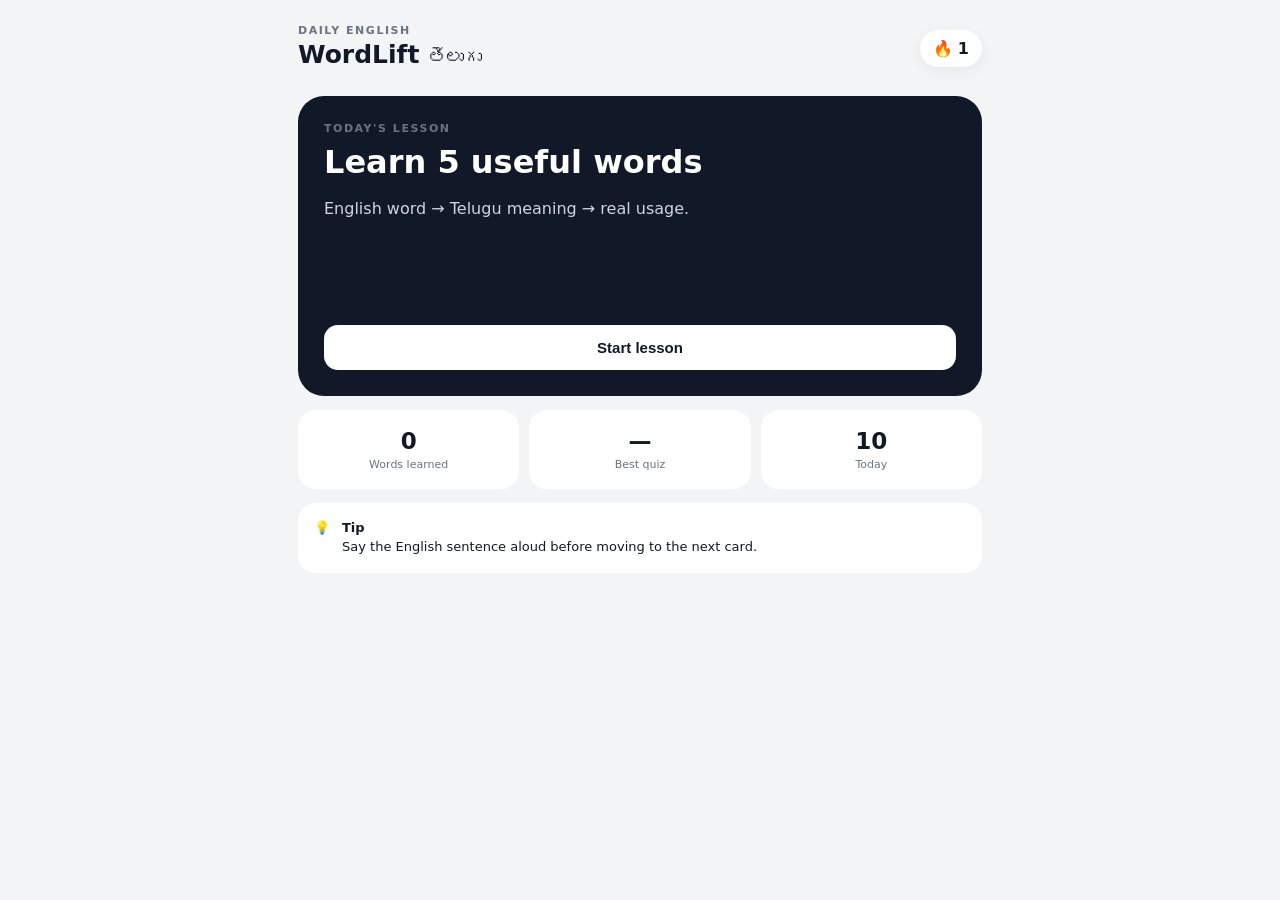
==== index.html @ d7f9b019 "first commit" ====
<!doctype html>
<html lang="en">
<head>
  <meta charset="utf-8">
  <meta name="viewport" content="width=device-width,initial-scale=1,viewport-fit=cover">
  <meta name="theme-color" content="#111827">
  <link rel="manifest" href="manifest.json">
  <link rel="apple-touch-icon" href="icon.svg">
  <link rel="stylesheet" href="styles.css">
  <title>WordLift Telugu</title>
</head>
<body>
  <main class="app">
    <header class="topbar">
      <div>
        <div class="eyebrow">DAILY ENGLISH</div>
        <h1>WordLift <span>తెలుగు</span></h1>
      </div>
      <div class="streak" title="Current streak">🔥 <b id="streak">1</b></div>
    </header>

    <section id="homeView" class="view active">
      <div class="hero">
        <div>
          <p class="eyebrow">TODAY'S LESSON</p>
          <h2>Learn 5 useful words</h2>
          <p>English word → Telugu meaning → real usage.</p>
        </div>
        <button id="startBtn" class="primary">Start lesson</button>
      </div>

      <div class="stats">
        <div><strong id="learnedCount">0</strong><span>Words learned</span></div>
        <div><strong id="quizBest">—</strong><span>Best quiz</span></div>
        <div><strong id="totalWords">10</strong><span>Today</span></div>
      </div>

      <div class="tip">
        <span>💡</span>
        <div><b>Tip</b><br>Say the English sentence aloud before moving to the next card.</div>
      </div>
    </section>

    <section id="lessonView" class="view">
      <div class="lesson-head">
        <button id="backHome" class="icon-btn">←</button>
        <div class="progress"><div id="progressFill"></div></div>
        <span id="progressText">1 / 5</span>
      </div>

      <div id="wordCard" class="word-card">
        <div class="card-top"><span class="tag">WORD</span><span id="cardNumber">1</span></div>
        <h2 id="word">Reluctant</h2>
        <button id="speakBtn" class="sound">🔊 Hear pronunciation</button>
        <div class="meaning">
          <small>తెలుగు అర్థం</small>
          <strong id="teluguMeaning">అయిష్టమైన / ఇష్టంలేని</strong>
        </div>
        <div class="example">
          <small>English example</small>
          <p id="englishExample"></p>
        </div>
        <div class="example telugu">
          <small>తెలుగు ఉదాహరణ</small>
          <p id="teluguExample"></p>
        </div>
      </div>

      <div class="swipe-hint">Swipe the card or use the button</div>
      <button id="nextBtn" class="primary wide">Next word →</button>
    </section>

    <section id="quizView" class="view">
      <div class="quiz-head">
        <span class="eyebrow">QUICK QUIZ</span>
        <span id="quizProgress">1 / 5</span>
      </div>
      <h2 id="quizQuestion">What does this word mean?</h2>
      <div class="quiz-word" id="quizWord">Reluctant</div>
      <div id="options" class="options"></div>
      <div id="feedback" class="feedback hidden"></div>
      <button id="quizNext" class="primary wide hidden">Next question →</button>
    </section>

    <section id="resultView" class="view">
      <div class="result">
        <div class="result-icon">🎉</div>
        <p class="eyebrow">LESSON COMPLETE</p>
        <h2 id="resultTitle">Great job!</h2>
        <div class="score-ring"><span id="score">4/5</span></div>
        <p id="resultText">You're building your vocabulary one word at a time.</p>
        <button id="againBtn" class="primary wide">Learn another 5</button>
        <button id="homeBtn" class="secondary wide">Back to home</button>
      </div>
    </section>
  </main>

<script>
const WORDS = [
  {word:"Reluctant", meaning:"అయిష్టమైన / ఇష్టంలేని", english:"She was reluctant to accept the offer.", telugu:"ఆమె ఆ ఆఫర్‌ను అంగీకరించడానికి అయిష్టంగా ఉంది.", options:["అయిష్టమైన / ఇష్టంలేని","చాలా ఉత్సాహంగా ఉన్న","చాలా అలసిపోయిన","పూర్తిగా గందరగోళమైన"]},
  {word:"Abundant", meaning:"సమృద్ధిగా ఉన్న / పుష్కలమైన", english:"The region has abundant water resources.", telugu:"ఆ ప్రాంతంలో పుష్కలంగా నీటి వనరులు ఉన్నాయి.", options:["చాలా తక్కువగా ఉన్న","సమృద్ధిగా ఉన్న / పుష్కలమైన","ప్రమాదకరమైన","అస్పష్టమైన"]},
  {word:"Precise", meaning:"ఖచ్చితమైన", english:"Please give me the precise location.", telugu:"దయచేసి నాకు ఖచ్చితమైన ప్రదేశాన్ని చెప్పండి.", options:["ఖచ్చితమైన","చాలా పెద్ద","పాత-fashioned","అసాధ్యమైన"]},
  {word:"Encourage", meaning:"ప్రోత్సహించు / ధైర్యం చెప్పు", english:"My parents always encourage me to learn.", telugu:"నా తల్లిదండ్రులు ఎప్పుడూ నేర్చుకోవడానికి నన్ను ప్రోత్సహిస్తారు.", options:["నిరాకరించు","మరచిపో","ప్రోత్సహించు / ధైర్యం చెప్పు","దాచిపెట్టు"]},
  {word:"Hesitate", meaning:"సంకోచించు / తటపటాయించు", english:"Don't hesitate to ask for help.", telugu:"సహాయం అడగడానికి సంకోచించకండి.", options:["వేగంగా పరుగెత్తు","సంకోచించు / తటపటాయించు","పండుగ చేసుకో","గెలుచుకో"]},
  {word:"Reliable", meaning:"నమ్మదగిన", english:"She is a reliable person who keeps her promises.", telugu:"ఆమె తన వాగ్దానాలను నిలబెట్టుకునే నమ్మదగిన వ్యక్తి.", options:["నమ్మదగిన","అసూయపడే","శబ్దం చేసే","అనారోగ్యమైన"]},
  {word:"Brief", meaning:"సంక్షిప్తమైన / కొద్దిసేపటి", english:"He gave us a brief explanation.", telugu:"అతను మాకు సంక్షిప్తమైన వివరణ ఇచ్చాడు.", options:["చాలా పొడవైన","సంక్షిప్తమైన / కొద్దిసేపటి","ఖరీదైన","తీపి"]},
  {word:"Aware", meaning:"తెలుసుకున్న / అవగాహన ఉన్న", english:"Are you aware of the new rule?", telugu:"కొత్త నియమం గురించి మీకు అవగాహన ఉందా?", options:["తెలుసుకున్న / అవగాహన ఉన్న","భయపడిన","నిద్రపోయిన","ఆకలితో ఉన్న"]},
  {word:"Improve", meaning:"మెరుగుపరచు", english:"Reading daily can improve your English.", telugu:"ప్రతిరోజూ చదవడం మీ ఇంగ్లీష్‌ను మెరుగుపరచగలదు.", options:["మెరుగుపరచు","విక్రయించు","తగ్గించు","మూసివేయు"]},
  {word:"Curious", meaning:"ఆసక్తిగా తెలుసుకోవాలనుకునే", english:"Children are naturally curious about the world.", telugu:"పిల్లలు సహజంగా ప్రపంచం గురించి తెలుసుకోవడానికి ఆసక్తిగా ఉంటారు.", options:["కోపంగా ఉన్న","ఆసక్తిగా తెలుసుకోవాలనుకునే","చాలా నెమ్మదైన","మర్చిపోయే"]},
];

let lessonWords=[], current=0, quizIndex=0, score=0, answered=false;
const $=id=>document.getElementById(id);
const views=["homeView","lessonView","quizView","resultView"];
function show(id){views.forEach(v=>$(v).classList.toggle("active",v===id)); window.scrollTo(0,0);}
function saveStats(){
  const s=JSON.parse(localStorage.getItem("wlStats")||'{"learned":0,"best":null,"streak":1}');
  $("learnedCount").textContent=s.learned;
  $("quizBest").textContent=s.best===null?"—":s.best+"/5";
  $("streak").textContent=s.streak;
  localStorage.setItem("wlStats",JSON.stringify(s));
}
function startLesson(){
  lessonWords=WORDS.slice((Math.floor(Date.now()/86400000)*5)%WORDS.length).slice(0,5);
  current=0; show("lessonView"); renderCard();
}
function renderCard(){
  const w=lessonWords[current];
  $("word").textContent=w.word; $("teluguMeaning").textContent=w.meaning;
  $("englishExample").textContent=w.english; $("teluguExample").textContent=w.telugu;
  $("cardNumber").textContent=current+1; $("progressText").textContent=(current+1)+" / 5";
  $("progressFill").style.width=((current+1)/5*100)+"%";
}
function nextWord(){ if(current<4){current++; renderCard();} else {quizIndex=0;score=0;show("quizView");renderQuiz();}}
function speak(){
  const w=lessonWords[current];
  if("speechSynthesis" in window){speechSynthesis.cancel(); speechSynthesis.speak(new SpeechSynthesisUtterance(w.word));}
}
function renderQuiz(){
  answered=false; $("feedback").classList.add("hidden"); $("quizNext").classList.add("hidden");
  const w=lessonWords[quizIndex];
  $("quizProgress").textContent=(quizIndex+1)+" / 5"; $("quizWord").textContent=w.word;
  $("quizQuestion").textContent="What does this word mean?";
  const shuffled=[...w.options].sort(()=>Math.random()-.5);
  $("options").innerHTML="";
  shuffled.forEach(opt=>{
    const b=document.createElement("button"); b.className="option"; b.textContent=opt;
    b.onclick=()=>answer(opt,b); $("options").appendChild(b);
  });
}
function answer(opt,button){
  if(answered)return; answered=true;
  const w=lessonWords[quizIndex], correct=opt===w.meaning;
  if(correct)score++;
  document.querySelectorAll(".option").forEach(b=>{b.disabled=true;if(b.textContent===w.meaning)b.classList.add("correct");});
  if(!correct)button.classList.add("wrong");
  $("feedback").className="feedback "+(correct?"good":"bad");
  $("feedback").innerHTML=correct?`✓ Correct! <b>${w.meaning}</b>`:`✗ Not quite. The answer is <b>${w.meaning}</b>`;
  $("quizNext").classList.remove("hidden");
}
function nextQuiz(){
  if(quizIndex<4){quizIndex++;renderQuiz();}else finish();
}
function finish(){
  const s=JSON.parse(localStorage.getItem("wlStats")||'{"learned":0,"best":null,"streak":1}');
  s.learned += 5; s.best=s.best===null?score:Math.max(s.best,score); localStorage.setItem("wlStats",JSON.stringify(s));
  $("score").textContent=score+"/5";
  $("resultTitle").textContent=score===5?"Perfect!":score>=4?"Great job!":score>=3?"Good work!":"Keep practicing!";
  $("resultText").textContent=`You got ${score} out of 5 correct. Review the words you missed and try again.`;
  saveStats(); show("resultView");
}
$("startBtn").onclick=startLesson; $("nextBtn").onclick=nextWord; $("speakBtn").onclick=speak;
$("quizNext").onclick=nextQuiz; $("againBtn").onclick=startLesson; $("homeBtn").onclick=()=>show("homeView");
$("backHome").onclick=()=>show("homeView");

let sx=0,sy=0;
$("wordCard").addEventListener("touchstart",e=>{sx=e.changedTouches[0].screenX;sy=e.changedTouches[0].screenY},{passive:true});
$("wordCard").addEventListener("touchend",e=>{const dx=e.changedTouches[0].screenX-sx;if(Math.abs(dx)>60)nextWord();},{passive:true});
$("wordCard").addEventListener("mousedown",e=>{sx=e.screenX;});
$("wordCard").addEventListener("mouseup",e=>{if(Math.abs(e.screenX-sx)>80)nextWord();});
saveStats();
if("serviceWorker" in navigator) window.addEventListener("load",()=>navigator.serviceWorker.register("sw.js"));
</script>
</body>
</html>
---- styles.css ----
*{box-sizing:border-box}body{margin:0;background:#f3f4f6;color:#111827;font-family:Inter,system-ui,-apple-system,BlinkMacSystemFont,"Segoe UI",sans-serif}.app{width:min(100%,720px);margin:auto;min-height:100vh;padding:20px 18px 40px}.topbar,.lesson-head,.quiz-head{display:flex;align-items:center;justify-content:space-between;gap:14px}.topbar{padding:4px 0 24px}h1{font-size:25px;margin:3px 0}h1 span{font-size:18px;font-weight:500}.eyebrow{font-size:11px;letter-spacing:.14em;font-weight:800;color:#6b7280;margin:0}.streak{background:white;border-radius:999px;padding:9px 13px;box-shadow:0 4px 16px #0000000d}.view{display:none}.view.active{display:block}.hero{background:#111827;color:white;border-radius:26px;padding:26px;min-height:300px;display:flex;flex-direction:column;justify-content:space-between}.hero h2{font-size:32px;line-height:1.08;margin:10px 0}.hero p:not(.eyebrow){color:#d1d5db;line-height:1.6}.primary{border:0;background:#fff;color:#111827;font-weight:800;padding:14px 20px;border-radius:14px;font-size:15px;cursor:pointer}.hero .primary,.wide{width:100%}.hero .primary{background:#fff}.stats{display:grid;grid-template-columns:repeat(3,1fr);gap:10px;margin:14px 0}.stats div{background:white;padding:18px 10px;border-radius:18px;text-align:center}.stats strong,.stats span{display:block}.stats strong{font-size:23px}.stats span{font-size:11px;color:#6b7280;margin-top:4px}.tip{background:#fff;padding:16px;border-radius:18px;display:flex;gap:12px;line-height:1.45;font-size:13px}.lesson-head{margin-bottom:18px}.icon-btn{border:0;background:white;border-radius:12px;width:42px;height:42px;font-size:22px;cursor:pointer}.progress{height:7px;background:#e5e7eb;border-radius:99px;flex:1;overflow:hidden}.progress div{height:100%;background:#111827;border-radius:99px;transition:.25s}.lesson-head>span,.quiz-head>span:last-child{font-size:12px;font-weight:700}.word-card{background:white;border-radius:28px;padding:25px;min-height:560px;box-shadow:0 12px 35px #00000010;user-select:none;cursor:grab}.card-top{display:flex;justify-content:space-between;color:#9ca3af;font-size:12px;font-weight:700}.tag{background:#f3f4f6;padding:6px 9px;border-radius:8px}.word-card h2{font-size:48px;margin:50px 0 10px;line-height:1}.sound{border:0;background:#f3f4f6;padding:9px 12px;border-radius:10px;font-weight:700;cursor:pointer}.meaning{margin:45px 0 25px;padding:17px;border-left:4px solid #111827;background:#f9fafb;border-radius:0 14px 14px 0}.meaning small,.example small{display:block;color:#6b7280;font-size:11px;font-weight:800;text-transform:uppercase;letter-spacing:.08em}.meaning strong{display:block;font-size:21px;margin-top:5px}.example{margin-top:20px}.example p{font-size:17px;line-height:1.55;margin:6px 0}.telugu p{font-size:16px}.swipe-hint{text-align:center;color:#9ca3af;font-size:12px;margin:13px 0}.wide{background:#111827;color:white;margin-top:6px}.quiz-head{margin-bottom:25px}.quiz-word{font-size:45px;font-weight:850;margin:14px 0 30px}.options{display:grid;gap:10px}.option{border:2px solid #e5e7eb;background:white;padding:16px;text-align:left;border-radius:15px;font-size:15px;cursor:pointer}.option:hover{border-color:#9ca3af}.option.correct{border-color:#16a34a;background:#f0fdf4}.option.wrong{border-color:#dc2626;background:#fef2f2}.option:disabled{cursor:default}.feedback{margin-top:16px;padding:14px;border-radius:14px}.feedback.good{background:#f0fdf4;color:#166534}.feedback.bad{background:#fef2f2;color:#991b1b}.hidden{display:none!important}.result{text-align:center;padding:45px 10px}.result-icon{font-size:55px}.result h2{font-size:32px}.score-ring{width:140px;height:140px;border-radius:50%;background:#111827;color:white;display:grid;place-items:center;margin:25px auto;font-size:35px;font-weight:900}.result p:not(.eyebrow){color:#6b7280;line-height:1.5}.secondary{background:white;color:#111827;border:2px solid #e5e7eb;margin-top:10px}.quiz-head .eyebrow{color:#111827}@media(max-width:480px){.app{padding:15px 14px 30px}.hero{min-height:270px}.hero h2{font-size:29px}.word-card{min-height:540px}.word-card h2{font-size:42px;margin-top:42px}.meaning{margin-top:35px}}
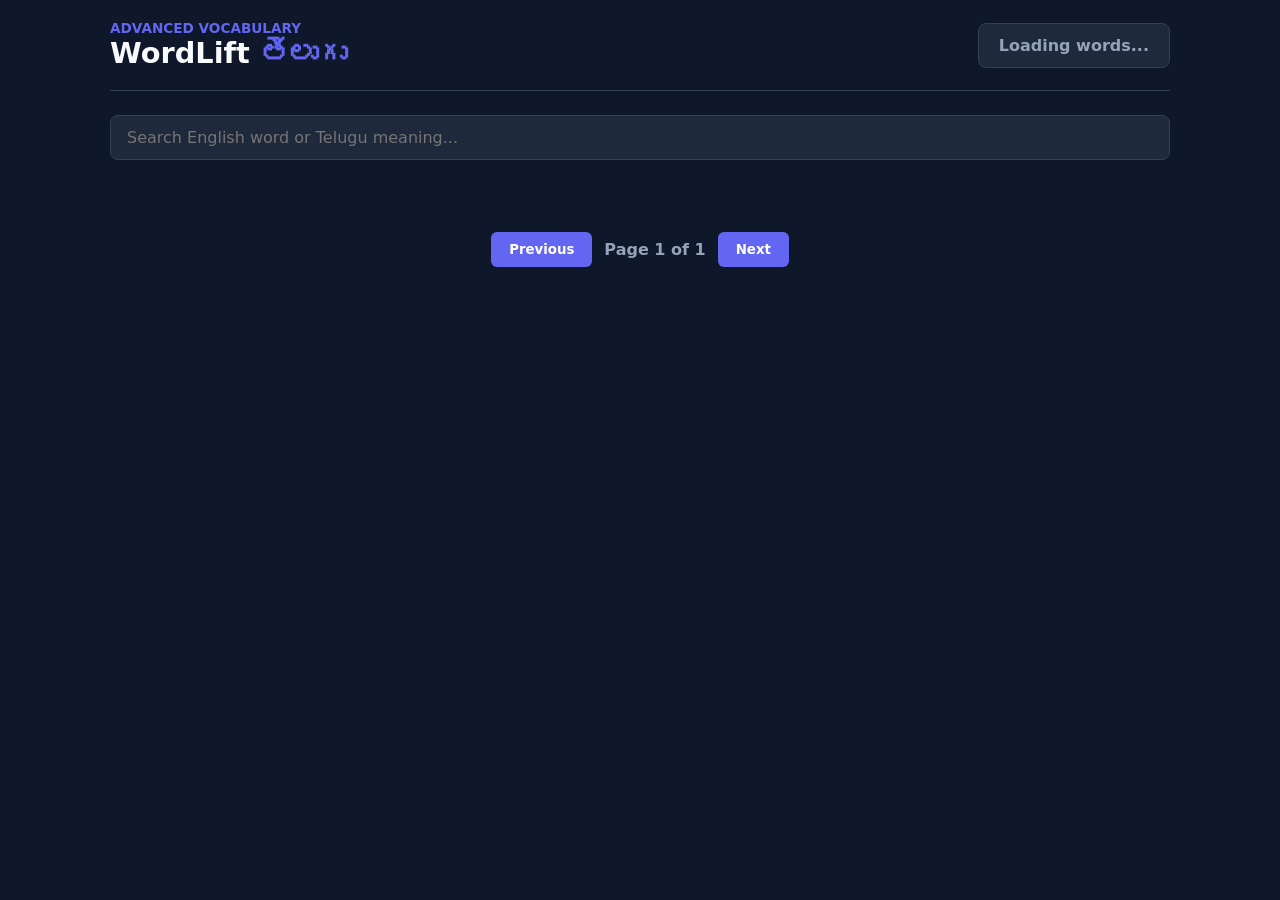
==== commit 3b921ac1: "Update index.html" ====
--- a/index.html
+++ b/index.html
@@ -1,185 +1,171 @@
-<!doctype html>
-<html lang="en">
+<!DOCTYPE html>
+<html lang="te">
 <head>
-  <meta charset="utf-8">
-  <meta name="viewport" content="width=device-width,initial-scale=1,viewport-fit=cover">
-  <meta name="theme-color" content="#111827">
-  <link rel="manifest" href="manifest.json">
-  <link rel="apple-touch-icon" href="icon.svg">
-  <link rel="stylesheet" href="styles.css">
-  <title>WordLift Telugu</title>
+  <meta charset="UTF-8">
+  <meta name="viewport" content="width=device-width, initial-scale=1.0">
+  <title>WordLift తెలుగు - 10,000 Advanced Vocabulary</title>
+  <style>
+    :root {
+      --bg-color: #0f172a;
+      --card-bg: #1e293b;
+      --accent: #6366f1;
+      --accent-hover: #4f46e5;
+      --text: #f8fafc;
+      --text-muted: #94a3b8;
+      --border: #334155;
+    }
+
+    * { box-sizing: border-box; margin: 0; padding: 0; font-family: system-ui, -apple-system, sans-serif; }
+
+    body {
+      background-color: var(--bg-color);
+      color: var(--text);
+      padding: 20px;
+      max-width: 1100px;
+      margin: 0 auto;
+    }
+
+    header {
+      display: flex;
+      justify-content: space-between;
+      align-items: center;
+      padding-bottom: 20px;
+      border-bottom: 1px solid var(--border);
+      margin-bottom: 24px;
+    }
+
+    header h1 { font-size: 1.8rem; font-weight: 700; }
+    header h1 span { color: var(--accent); }
+
+    .controls-bar {
+      display: flex;
+      gap: 12px;
+      margin-bottom: 24px;
+      flex-wrap: wrap;
+    }
+
+    .search-box {
+      flex: 1;
+      min-width: 250px;
+      padding: 12px 16px;
+      background: var(--card-bg);
+      border: 1px solid var(--border);
+      border-radius: 8px;
+      color: var(--text);
+      font-size: 1rem;
+    }
+
+    .search-box:focus { outline: 2px solid var(--accent); }
+
+    .stats-badge {
+      background: var(--card-bg);
+      padding: 12px 20px;
+      border-radius: 8px;
+      border: 1px solid var(--border);
+      font-weight: 600;
+      color: var(--text-muted);
+    }
+
+    .word-grid {
+      display: grid;
+      grid-template-columns: repeat(auto-fill, minmax(300px, 1fr));
+      gap: 16px;
+    }
+
+    .word-card {
+      background: var(--card-bg);
+      border: 1px solid var(--border);
+      border-radius: 12px;
+      padding: 20px;
+      display: flex;
+      flex-direction: column;
+      gap: 10px;
+      transition: transform 0.2s ease, border-color 0.2s ease;
+    }
+
+    .word-card:hover {
+      transform: translateY(-2px);
+      border-color: var(--accent);
+    }
+
+    .card-header {
+      display: flex;
+      justify-content: space-between;
+      align-items: baseline;
+    }
+
+    .word-title {
+      font-size: 1.3rem;
+      font-weight: 700;
+      color: #ffffff;
+    }
+
+    .word-index {
+      font-size: 0.85rem;
+      color: var(--accent);
+      font-weight: 600;
+    }
+
+    .meaning-box {
+      background: #0f172a80;
+      padding: 10px 14px;
+      border-radius: 6px;
+      border-left: 3px solid var(--accent);
+    }
+
+    .meaning-label { font-size: 0.75rem; color: var(--text-muted); text-transform: uppercase; margin-bottom: 2px; }
+    .telugu-text { font-size: 1.05rem; font-weight: 600; color: #38bdf8; }
+
+    .example-box { font-size: 0.9rem; line-height: 1.4; color: var(--text-muted); }
+    .example-box strong { color: var(--text); }
+
+    .pagination {
+      display: flex;
+      justify-content: center;
+      align-items: center;
+      gap: 12px;
+      margin-top: 32px;
+      padding: 16px 0;
+    }
+
+    .btn {
+      background: var(--accent);
+      color: white;
+      border: none;
+      padding: 10px 18px;
+      border-radius: 6px;
+      font-weight: 600;
+      cursor: pointer;
+    }
+
+    .btn:disabled { background: var(--border); cursor: not-allowed; opacity: 0.6; }
+    .btn:hover:not(:disabled) { background: var(--accent-hover); }
+
+    #page-info { font-weight: 600; color: var(--text-muted); }
+  </style>
 </head>
 <body>
-  <main class="app">
-    <header class="topbar">
-      <div>
-        <div class="eyebrow">DAILY ENGLISH</div>
-        <h1>WordLift <span>తెలుగు</span></h1>
-      </div>
-      <div class="streak" title="Current streak">🔥 <b id="streak">1</b></div>
-    </header>
 
-    <section id="homeView" class="view active">
-      <div class="hero">
-        <div>
-          <p class="eyebrow">TODAY'S LESSON</p>
-          <h2>Learn 5 useful words</h2>
-          <p>English word → Telugu meaning → real usage.</p>
-        </div>
-        <button id="startBtn" class="primary">Start lesson</button>
-      </div>
+  <header>
+    <div>
+      <p style="color: var(--accent); font-size: 0.85rem; font-weight: 700; tracking: 1px;">ADVANCED VOCABULARY</p>
+      <h1>WordLift <span>తెలుగు</span></h1>
+    </div>
+    <div id="total-count" class="stats-badge">Loading words...</div>
+  </header>
 
-      <div class="stats">
-        <div><strong id="learnedCount">0</strong><span>Words learned</span></div>
-        <div><strong id="quizBest">—</strong><span>Best quiz</span></div>
-        <div><strong id="totalWords">10</strong><span>Today</span></div>
-      </div>
+  <div class="controls-bar">
+    <input type="text" id="search-input" class="search-box" placeholder="Search English word or Telugu meaning..." />
+  </div>
 
-      <div class="tip">
-        <span>💡</span>
-        <div><b>Tip</b><br>Say the English sentence aloud before moving to the next card.</div>
-      </div>
-    </section>
+  <main id="words-container" class="word-grid"></main>
 
-    <section id="lessonView" class="view">
-      <div class="lesson-head">
-        <button id="backHome" class="icon-btn">←</button>
-        <div class="progress"><div id="progressFill"></div></div>
-        <span id="progressText">1 / 5</span>
-      </div>
+  <div class="pagination">
+    <button id="prev-btn" class="btn">Previous</button>
+    <span id="page-info">Page 1 of 1</span>
+    <button id="next-btn" class="btn">Next</button>
+  </div>
 
-      <div id="wordCard" class="word-card">
-        <div class="card-top"><span class="tag">WORD</span><span id="cardNumber">1</span></div>
-        <h2 id="word">Reluctant</h2>
-        <button id="speakBtn" class="sound">🔊 Hear pronunciation</button>
-        <div class="meaning">
-          <small>తెలుగు అర్థం</small>
-          <strong id="teluguMeaning">అయిష్టమైన / ఇష్టంలేని</strong>
-        </div>
-        <div class="example">
-          <small>English example</small>
-          <p id="englishExample"></p>
-        </div>
-        <div class="example telugu">
-          <small>తెలుగు ఉదాహరణ</small>
-          <p id="teluguExample"></p>
-        </div>
-      </div>
-
-      <div class="swipe-hint">Swipe the card or use the button</div>
-      <button id="nextBtn" class="primary wide">Next word →</button>
-    </section>
-
-    <section id="quizView" class="view">
-      <div class="quiz-head">
-        <span class="eyebrow">QUICK QUIZ</span>
-        <span id="quizProgress">1 / 5</span>
-      </div>
-      <h2 id="quizQuestion">What does this word mean?</h2>
-      <div class="quiz-word" id="quizWord">Reluctant</div>
-      <div id="options" class="options"></div>
-      <div id="feedback" class="feedback hidden"></div>
-      <button id="quizNext" class="primary wide hidden">Next question →</button>
-    </section>
-
-    <section id="resultView" class="view">
-      <div class="result">
-        <div class="result-icon">🎉</div>
-        <p class="eyebrow">LESSON COMPLETE</p>
-        <h2 id="resultTitle">Great job!</h2>
-        <div class="score-ring"><span id="score">4/5</span></div>
-        <p id="resultText">You're building your vocabulary one word at a time.</p>
-        <button id="againBtn" class="primary wide">Learn another 5</button>
-        <button id="homeBtn" class="secondary wide">Back to home</button>
-      </div>
-    </section>
-  </main>
-
-<script>
-const WORDS = [
-  {word:"Reluctant", meaning:"అయిష్టమైన / ఇష్టంలేని", english:"She was reluctant to accept the offer.", telugu:"ఆమె ఆ ఆఫర్‌ను అంగీకరించడానికి అయిష్టంగా ఉంది.", options:["అయిష్టమైన / ఇష్టంలేని","చాలా ఉత్సాహంగా ఉన్న","చాలా అలసిపోయిన","పూర్తిగా గందరగోళమైన"]},
-  {word:"Abundant", meaning:"సమృద్ధిగా ఉన్న / పుష్కలమైన", english:"The region has abundant water resources.", telugu:"ఆ ప్రాంతంలో పుష్కలంగా నీటి వనరులు ఉన్నాయి.", options:["చాలా తక్కువగా ఉన్న","సమృద్ధిగా ఉన్న / పుష్కలమైన","ప్రమాదకరమైన","అస్పష్టమైన"]},
-  {word:"Precise", meaning:"ఖచ్చితమైన", english:"Please give me the precise location.", telugu:"దయచేసి నాకు ఖచ్చితమైన ప్రదేశాన్ని చెప్పండి.", options:["ఖచ్చితమైన","చాలా పెద్ద","పాత-fashioned","అసాధ్యమైన"]},
-  {word:"Encourage", meaning:"ప్రోత్సహించు / ధైర్యం చెప్పు", english:"My parents always encourage me to learn.", telugu:"నా తల్లిదండ్రులు ఎప్పుడూ నేర్చుకోవడానికి నన్ను ప్రోత్సహిస్తారు.", options:["నిరాకరించు","మరచిపో","ప్రోత్సహించు / ధైర్యం చెప్పు","దాచిపెట్టు"]},
-  {word:"Hesitate", meaning:"సంకోచించు / తటపటాయించు", english:"Don't hesitate to ask for help.", telugu:"సహాయం అడగడానికి సంకోచించకండి.", options:["వేగంగా పరుగెత్తు","సంకోచించు / తటపటాయించు","పండుగ చేసుకో","గెలుచుకో"]},
-  {word:"Reliable", meaning:"నమ్మదగిన", english:"She is a reliable person who keeps her promises.", telugu:"ఆమె తన వాగ్దానాలను నిలబెట్టుకునే నమ్మదగిన వ్యక్తి.", options:["నమ్మదగిన","అసూయపడే","శబ్దం చేసే","అనారోగ్యమైన"]},
-  {word:"Brief", meaning:"సంక్షిప్తమైన / కొద్దిసేపటి", english:"He gave us a brief explanation.", telugu:"అతను మాకు సంక్షిప్తమైన వివరణ ఇచ్చాడు.", options:["చాలా పొడవైన","సంక్షిప్తమైన / కొద్దిసేపటి","ఖరీదైన","తీపి"]},
-  {word:"Aware", meaning:"తెలుసుకున్న / అవగాహన ఉన్న", english:"Are you aware of the new rule?", telugu:"కొత్త నియమం గురించి మీకు అవగాహన ఉందా?", options:["తెలుసుకున్న / అవగాహన ఉన్న","భయపడిన","నిద్రపోయిన","ఆకలితో ఉన్న"]},
-  {word:"Improve", meaning:"మెరుగుపరచు", english:"Reading daily can improve your English.", telugu:"ప్రతిరోజూ చదవడం మీ ఇంగ్లీష్‌ను మెరుగుపరచగలదు.", options:["మెరుగుపరచు","విక్రయించు","తగ్గించు","మూసివేయు"]},
-  {word:"Curious", meaning:"ఆసక్తిగా తెలుసుకోవాలనుకునే", english:"Children are naturally curious about the world.", telugu:"పిల్లలు సహజంగా ప్రపంచం గురించి తెలుసుకోవడానికి ఆసక్తిగా ఉంటారు.", options:["కోపంగా ఉన్న","ఆసక్తిగా తెలుసుకోవాలనుకునే","చాలా నెమ్మదైన","మర్చిపోయే"]},
-];
-
-let lessonWords=[], current=0, quizIndex=0, score=0, answered=false;
-const $=id=>document.getElementById(id);
-const views=["homeView","lessonView","quizView","resultView"];
-function show(id){views.forEach(v=>$(v).classList.toggle("active",v===id)); window.scrollTo(0,0);}
-function saveStats(){
-  const s=JSON.parse(localStorage.getItem("wlStats")||'{"learned":0,"best":null,"streak":1}');
-  $("learnedCount").textContent=s.learned;
-  $("quizBest").textContent=s.best===null?"—":s.best+"/5";
-  $("streak").textContent=s.streak;
-  localStorage.setItem("wlStats",JSON.stringify(s));
-}
-function startLesson(){
-  lessonWords=WORDS.slice((Math.floor(Date.now()/86400000)*5)%WORDS.length).slice(0,5);
-  current=0; show("lessonView"); renderCard();
-}
-function renderCard(){
-  const w=lessonWords[current];
-  $("word").textContent=w.word; $("teluguMeaning").textContent=w.meaning;
-  $("englishExample").textContent=w.english; $("teluguExample").textContent=w.telugu;
-  $("cardNumber").textContent=current+1; $("progressText").textContent=(current+1)+" / 5";
-  $("progressFill").style.width=((current+1)/5*100)+"%";
-}
-function nextWord(){ if(current<4){current++; renderCard();} else {quizIndex=0;score=0;show("quizView");renderQuiz();}}
-function speak(){
-  const w=lessonWords[current];
-  if("speechSynthesis" in window){speechSynthesis.cancel(); speechSynthesis.speak(new SpeechSynthesisUtterance(w.word));}
-}
-function renderQuiz(){
-  answered=false; $("feedback").classList.add("hidden"); $("quizNext").classList.add("hidden");
-  const w=lessonWords[quizIndex];
-  $("quizProgress").textContent=(quizIndex+1)+" / 5"; $("quizWord").textContent=w.word;
-  $("quizQuestion").textContent="What does this word mean?";
-  const shuffled=[...w.options].sort(()=>Math.random()-.5);
-  $("options").innerHTML="";
-  shuffled.forEach(opt=>{
-    const b=document.createElement("button"); b.className="option"; b.textContent=opt;
-    b.onclick=()=>answer(opt,b); $("options").appendChild(b);
-  });
-}
-function answer(opt,button){
-  if(answered)return; answered=true;
-  const w=lessonWords[quizIndex], correct=opt===w.meaning;
-  if(correct)score++;
-  document.querySelectorAll(".option").forEach(b=>{b.disabled=true;if(b.textContent===w.meaning)b.classList.add("correct");});
-  if(!correct)button.classList.add("wrong");
-  $("feedback").className="feedback "+(correct?"good":"bad");
-  $("feedback").innerHTML=correct?`✓ Correct! <b>${w.meaning}</b>`:`✗ Not quite. The answer is <b>${w.meaning}</b>`;
-  $("quizNext").classList.remove("hidden");
-}
-function nextQuiz(){
-  if(quizIndex<4){quizIndex++;renderQuiz();}else finish();
-}
-function finish(){
-  const s=JSON.parse(localStorage.getItem("wlStats")||'{"learned":0,"best":null,"streak":1}');
-  s.learned += 5; s.best=s.best===null?score:Math.max(s.best,score); localStorage.setItem("wlStats",JSON.stringify(s));
-  $("score").textContent=score+"/5";
-  $("resultTitle").textContent=score===5?"Perfect!":score>=4?"Great job!":score>=3?"Good work!":"Keep practicing!";
-  $("resultText").textContent=`You got ${score} out of 5 correct. Review the words you missed and try again.`;
-  saveStats(); show("resultView");
-}
-$("startBtn").onclick=startLesson; $("nextBtn").onclick=nextWord; $("speakBtn").onclick=speak;
-$("quizNext").onclick=nextQuiz; $("againBtn").onclick=startLesson; $("homeBtn").onclick=()=>show("homeView");
-$("backHome").onclick=()=>show("homeView");
-
-let sx=0,sy=0;
-$("wordCard").addEventListener("touchstart",e=>{sx=e.changedTouches[0].screenX;sy=e.changedTouches[0].screenY},{passive:true});
-$("wordCard").addEventListener("touchend",e=>{const dx=e.changedTouches[0].screenX-sx;if(Math.abs(dx)>60)nextWord();},{passive:true});
-$("wordCard").addEventListener("mousedown",e=>{sx=e.screenX;});
-$("wordCard").addEventListener("mouseup",e=>{if(Math.abs(e.screenX-sx)>80)nextWord();});
-saveStats();
-if("serviceWorker" in navigator) window.addEventListener("load",()=>navigator.serviceWorker.register("sw.js"));
-</script>
+  <script src="script.js"></script>
 </body>
-</html>+</html>
